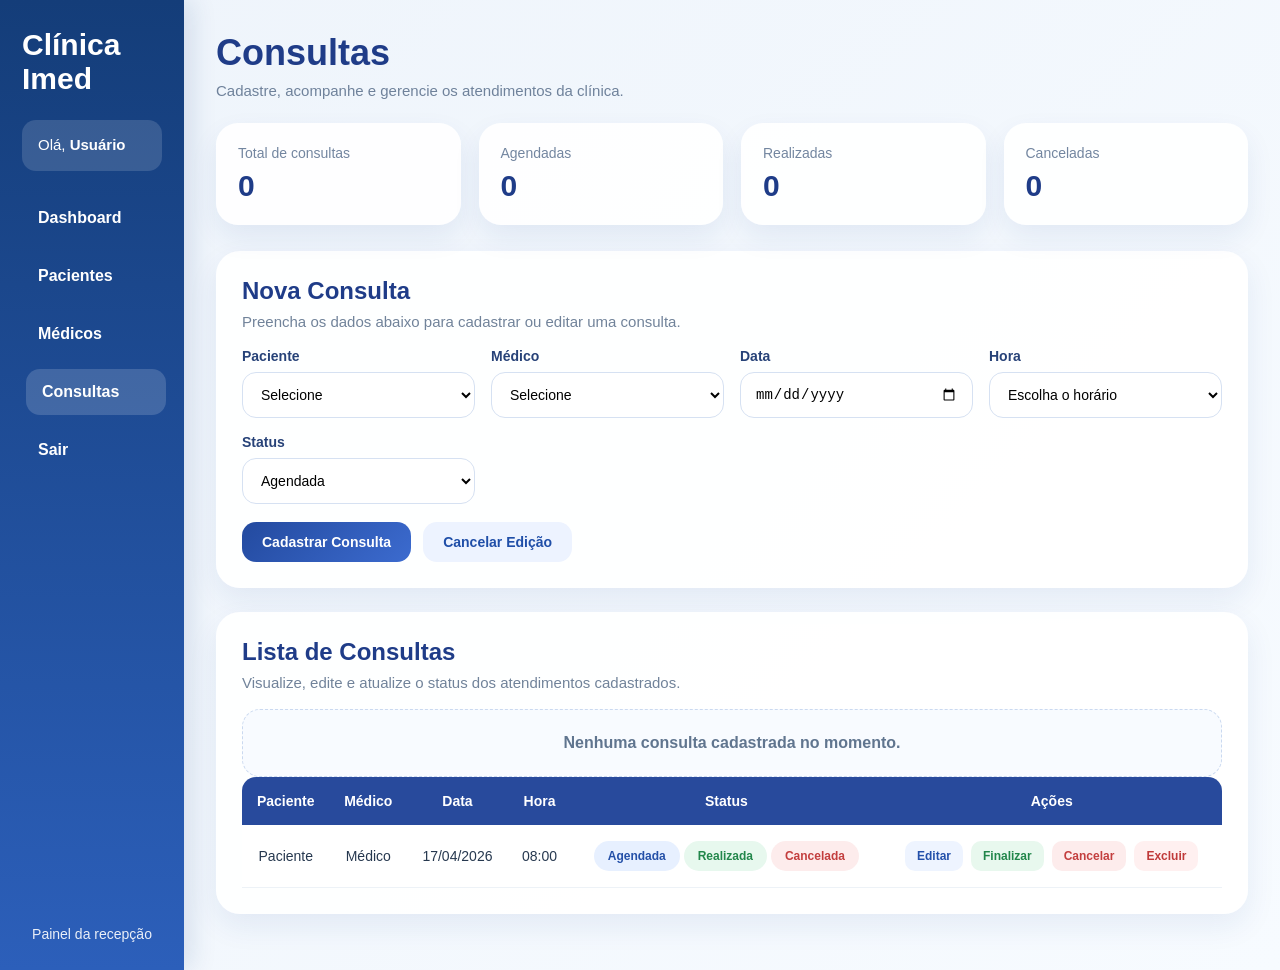
==== src/main/resources/templates/consultas.html @ e2b5cf42 "Sistema de clínica com Spring Boot + MySQL + Login seguro + Dashboard" ====
<!DOCTYPE html>
<html lang="pt-br" xmlns:th="http://www.thymeleaf.org">
<head>
    <meta charset="UTF-8">
    <title>Consultas - Clínica Imed</title>
    <meta name="viewport" content="width=device-width, initial-scale=1.0">
    <link rel="stylesheet" th:href="@{/css/style.css}">

    <style>
        * {
            box-sizing: border-box;
        }

        body {
            margin: 0;
            font-family: Arial, sans-serif;
            background: linear-gradient(135deg, #eef4fb, #f7fbff);
            color: #1f2f46;
        }

        .layout {
            display: flex;
            min-height: 100vh;
        }

        .sidebar {
            width: 280px;
            background: linear-gradient(180deg, #143d79, #2c5fba);
            color: white;
            padding: 28px 22px;
            display: flex;
            flex-direction: column;
            justify-content: space-between;
            box-shadow: 8px 0 24px rgba(20, 61, 121, 0.12);
        }

        .sidebar h2 {
            margin: 0 0 24px;
            font-size: 30px;
            font-weight: 800;
        }

        .usuario-logado {
            background: rgba(255, 255, 255, 0.14);
            padding: 14px 16px;
            border-radius: 14px;
            margin-bottom: 24px;
            line-height: 1.5;
            font-size: 15px;
        }

        .nav-menu a {
            display: block;
            text-decoration: none;
            color: white;
            padding: 14px 16px;
            border-radius: 14px;
            margin-bottom: 12px;
            font-weight: 700;
            transition: 0.25s;
        }

        .nav-menu a:hover,
        .nav-menu a.ativo {
            background: rgba(255, 255, 255, 0.16);
            transform: translateX(4px);
        }

        .sidebar-rodape {
            text-align: center;
            font-size: 14px;
            opacity: 0.9;
            padding-top: 20px;
        }

        .conteudo {
            flex: 1;
            padding: 32px;
        }

        .topo {
            margin-bottom: 24px;
        }

        .topo h1 {
            margin: 0;
            font-size: 36px;
            color: #1f3c88;
        }

        .topo p {
            margin: 8px 0 0;
            color: #6f829b;
            font-size: 15px;
        }

        .grid-resumo {
            display: grid;
            grid-template-columns: repeat(auto-fit, minmax(220px, 1fr));
            gap: 18px;
            margin-bottom: 26px;
        }

        .card-resumo {
            background: rgba(255, 255, 255, 0.95);
            border-radius: 22px;
            padding: 22px;
            box-shadow: 0 12px 28px rgba(31, 60, 136, 0.08);
        }

        .card-resumo span {
            display: block;
            font-size: 14px;
            color: #7386a0;
            margin-bottom: 8px;
        }

        .card-resumo strong {
            font-size: 30px;
            color: #1f3c88;
        }

        .card {
            background: rgba(255, 255, 255, 0.96);
            border-radius: 24px;
            padding: 26px;
            box-shadow: 0 12px 30px rgba(31, 60, 136, 0.08);
            margin-bottom: 24px;
        }

        .card h3 {
            margin: 0 0 8px;
            font-size: 24px;
            color: #1f3c88;
        }

        .card p {
            margin: 0 0 18px;
            color: #71839a;
            font-size: 15px;
        }

        .form-grid {
            display: grid;
            grid-template-columns: repeat(auto-fit, minmax(220px, 1fr));
            gap: 16px;
        }

        .campo {
            display: flex;
            flex-direction: column;
        }

        .campo label {
            font-size: 14px;
            font-weight: 700;
            margin-bottom: 8px;
            color: #274278;
        }

        .campo input,
        .campo select {
            height: 46px;
            border: 1px solid #d6e1f2;
            border-radius: 14px;
            padding: 0 14px;
            font-size: 14px;
            outline: none;
            background: white;
        }

        .campo input:focus,
        .campo select:focus {
            border-color: #2f62bf;
            box-shadow: 0 0 0 3px rgba(47, 98, 191, 0.10);
        }

        .acoes-form {
            margin-top: 18px;
            display: flex;
            gap: 12px;
            flex-wrap: wrap;
        }

        .btn {
            display: inline-block;
            border: none;
            border-radius: 14px;
            padding: 12px 20px;
            font-size: 14px;
            font-weight: 700;
            cursor: pointer;
            text-decoration: none;
            transition: 0.25s;
        }

        .btn-principal {
            background: linear-gradient(135deg, #234a9f, #3c6bcf);
            color: white;
        }

        .btn-principal:hover {
            transform: translateY(-2px);
            box-shadow: 0 10px 20px rgba(35, 74, 159, 0.18);
        }

        .btn-secundario {
            background: #edf3ff;
            color: #1f4ea8;
        }

        .btn-secundario:hover {
            background: #e3ecff;
        }

        .tabela-wrap {
            overflow-x: auto;
        }

        table {
            width: 100%;
            border-collapse: separate;
            border-spacing: 0;
            min-width: 980px;
        }

        thead th {
            background: #284a9c;
            color: white;
            padding: 16px 12px;
            text-align: center;
            font-size: 14px;
        }

        thead th:first-child {
            border-top-left-radius: 14px;
        }

        thead th:last-child {
            border-top-right-radius: 14px;
        }

        tbody td {
            background: white;
            padding: 16px 12px;
            border-bottom: 1px solid #edf2f7;
            text-align: center;
            font-size: 14px;
            color: #26384f;
            vertical-align: middle;
        }

        tbody tr:hover td {
            background: #f8fbff;
        }

        .badge-status {
            display: inline-block;
            padding: 8px 14px;
            border-radius: 999px;
            font-size: 12px;
            font-weight: 800;
        }

        .status-agendada {
            background: #e7f0ff;
            color: #2450a8;
        }

        .status-realizada {
            background: #e7f8ee;
            color: #22874b;
        }

        .status-cancelada {
            background: #fdecec;
            color: #c33e3e;
        }

        .acoes-tabela {
            display: flex;
            justify-content: center;
            gap: 8px;
            flex-wrap: wrap;
        }

        .btn-acao {
            padding: 8px 12px;
            border-radius: 10px;
            text-decoration: none;
            font-size: 12px;
            font-weight: 800;
        }

        .btn-editar {
            background: #eef4ff;
            color: #2350aa;
        }

        .btn-finalizar {
            background: #e8f8ee;
            color: #21864a;
        }

        .btn-cancelar {
            background: #fdecec;
            color: #c33e3e;
        }

        .btn-excluir {
            background: #fff0f0;
            color: #c03a3a;
        }

        .sem-consultas {
            text-align: center;
            padding: 24px;
            background: #f8fbff;
            border: 1px dashed #cad9f0;
            border-radius: 18px;
            color: #60758f;
            font-weight: 700;
        }

        @media (max-width: 900px) {
            .layout {
                flex-direction: column;
            }

            .sidebar {
                width: 100%;
            }

            .conteudo {
                padding: 18px;
            }

            .topo h1 {
                font-size: 28px;
            }

            .card {
                padding: 18px;
            }
        }
    </style>
</head>
<body>

<div class="layout">
    <aside class="sidebar">
        <div>
            <h2>Clínica Imed</h2>

            <div class="usuario-logado">
                Olá, <strong th:text="${nomeUsuario}">Usuário</strong>
            </div>

            <nav class="nav-menu">
                <a th:href="@{/dashboard-recepcao}">Dashboard</a>
                <a th:href="@{/pacientes}">Pacientes</a>
                <a th:href="@{/medicos}">Médicos</a>
                <a th:href="@{/consultas}" class="ativo">Consultas</a>
                <a th:href="@{/logout}">Sair</a>
            </nav>
        </div>

        <div class="sidebar-rodape">
            Painel da recepção
        </div>
    </aside>

    <main class="conteudo">
        <div class="topo">
            <h1>Consultas</h1>
            <p>Cadastre, acompanhe e gerencie os atendimentos da clínica.</p>
        </div>

        <div class="grid-resumo">
            <div class="card-resumo">
                <span>Total de consultas</span>
                <strong th:text="${#lists.size(consultas)}">0</strong>
            </div>

            <div class="card-resumo">
                <span>Agendadas</span>
                <strong th:text="${consultas.?[status == 'Agendada'].size()}">0</strong>
            </div>

            <div class="card-resumo">
                <span>Realizadas</span>
                <strong th:text="${consultas.?[status == 'Realizada'].size()}">0</strong>
            </div>

            <div class="card-resumo">
                <span>Canceladas</span>
                <strong th:text="${consultas.?[status == 'Cancelada'].size()}">0</strong>
            </div>
        </div>

        <section class="card">
            <h3 th:text="${editando} ? 'Editar Consulta' : 'Nova Consulta'">Nova Consulta</h3>
            <p>Preencha os dados abaixo para cadastrar ou editar uma consulta.</p>

            <form th:action="@{/consultas/salvar}" method="post" th:object="${consulta}">
                <input type="hidden" th:field="*{id}">

                <div class="form-grid">
                    <div class="campo">
                        <label>Paciente</label>
                        <select th:field="*{paciente}" required>
                            <option value="">Selecione</option>
                            <option th:each="p : ${pacientes}"
                                    th:value="${p.id}"
                                    th:text="${p.nome}">
                            </option>
                        </select>
                    </div>

                    <div class="campo">
                        <label>Médico</label>
                        <select th:field="*{medico}" id="medicoSelect" required>
                            <option value="">Selecione</option>
                            <option th:each="m : ${medicos}"
                                    th:value="${m.id}"
                                    th:text="${m.nome}">
                            </option>
                        </select>
                    </div>

                    <div class="campo">
                        <label>Data</label>
                        <input type="date" th:field="*{data}" id="dataInput" required>
                    </div>

                    <div class="campo">
                        <label>Hora</label>
                        <select th:field="*{hora}" id="horaSelect" required>
                            <option value="">Escolha o horário</option>
                        </select>
                    </div>

                    <div class="campo">
                        <label>Status</label>
                        <select th:field="*{status}" required>
                            <option value="Agendada">Agendada</option>
                            <option value="Realizada">Realizada</option>
                            <option value="Cancelada">Cancelada</option>
                        </select>
                    </div>
                </div>

                <div class="acoes-form">
                    <button type="submit" class="btn btn-principal"
                            th:text="${editando} ? 'Salvar Alterações' : 'Cadastrar Consulta'">
                        Cadastrar Consulta
                    </button>

                    <a th:if="${editando}" th:href="@{/consultas}" class="btn btn-secundario">Cancelar Edição</a>
                </div>
            </form>
        </section>

        <section class="card">
            <h3>Lista de Consultas</h3>
            <p>Visualize, edite e atualize o status dos atendimentos cadastrados.</p>

            <div th:if="${#lists.isEmpty(consultas)}" class="sem-consultas">
                Nenhuma consulta cadastrada no momento.
            </div>

            <div th:if="${!#lists.isEmpty(consultas)}" class="tabela-wrap">
                <table>
                    <thead>
                        <tr>
                            <th>Paciente</th>
                            <th>Médico</th>
                            <th>Data</th>
                            <th>Hora</th>
                            <th>Status</th>
                            <th>Ações</th>
                        </tr>
                    </thead>
                    <tbody>
                        <tr th:each="c : ${consultas}">
                            <td th:text="${c.paciente.nome}">Paciente</td>
                            <td th:text="${c.medico.nome}">Médico</td>
                            <td th:text="${#temporals.format(c.data, 'dd/MM/yyyy')}">17/04/2026</td>
                            <td th:text="${c.hora}">08:00</td>
                            <td>
                                <span th:if="${c.status == 'Agendada'}"
                                      class="badge-status status-agendada"
                                      th:text="${c.status}">Agendada</span>

                                <span th:if="${c.status == 'Realizada'}"
                                      class="badge-status status-realizada"
                                      th:text="${c.status}">Realizada</span>

                                <span th:if="${c.status == 'Cancelada'}"
                                      class="badge-status status-cancelada"
                                      th:text="${c.status}">Cancelada</span>
                            </td>
                            <td>
                                <div class="acoes-tabela">
                                    <a th:href="@{/consultas/editar/{id}(id=${c.id})}" class="btn-acao btn-editar">Editar</a>

                                    <a th:if="${c.status != 'Realizada'}"
                                       th:href="@{/consultas/finalizar/{id}(id=${c.id})}"
                                       class="btn-acao btn-finalizar">
                                        Finalizar
                                    </a>

                                    <a th:if="${c.status != 'Cancelada'}"
                                       th:href="@{/consultas/cancelar/{id}(id=${c.id})}"
                                       class="btn-acao btn-cancelar">
                                        Cancelar
                                    </a>

                                    <a th:href="@{/consultas/excluir/{id}(id=${c.id})}"
                                       class="btn-acao btn-excluir"
                                       onclick="return confirm('Tem certeza que deseja excluir esta consulta?')">
                                        Excluir
                                    </a>
                                </div>
                            </td>
                        </tr>
                    </tbody>
                </table>
            </div>
        </section>
    </main>
</div>

<script>
    const medicoSelect = document.getElementById("medicoSelect");
    const dataInput = document.getElementById("dataInput");
    const horaSelect = document.getElementById("horaSelect");

    async function carregarHorarios() {
        const medicoOption = medicoSelect.options[medicoSelect.selectedIndex];
        const medicoNome = medicoOption ? medicoOption.text.trim() : "";
        const data = dataInput.value;

        horaSelect.innerHTML = '<option value="">Escolha o horário</option>';

        if (!medicoNome || !data) {
            return;
        }

        try {
            const response = await fetch(`/api/horarios-disponiveis?medico=${encodeURIComponent(medicoNome)}&data=${encodeURIComponent(data)}`);
            const horarios = await response.json();

            if (!horarios || horarios.length === 0) {
                horaSelect.innerHTML = '<option value="">Sem horários disponíveis</option>';
                return;
            }

            horarios.forEach(horario => {
                const option = document.createElement("option");
                option.value = horario;
                option.textContent = horario;
                horaSelect.appendChild(option);
            });
        } catch (error) {
            horaSelect.innerHTML = '<option value="">Erro ao carregar horários</option>';
        }
    }

    medicoSelect.addEventListener("change", carregarHorarios);
    dataInput.addEventListener("change", carregarHorarios);
</script>

</body>
</html>
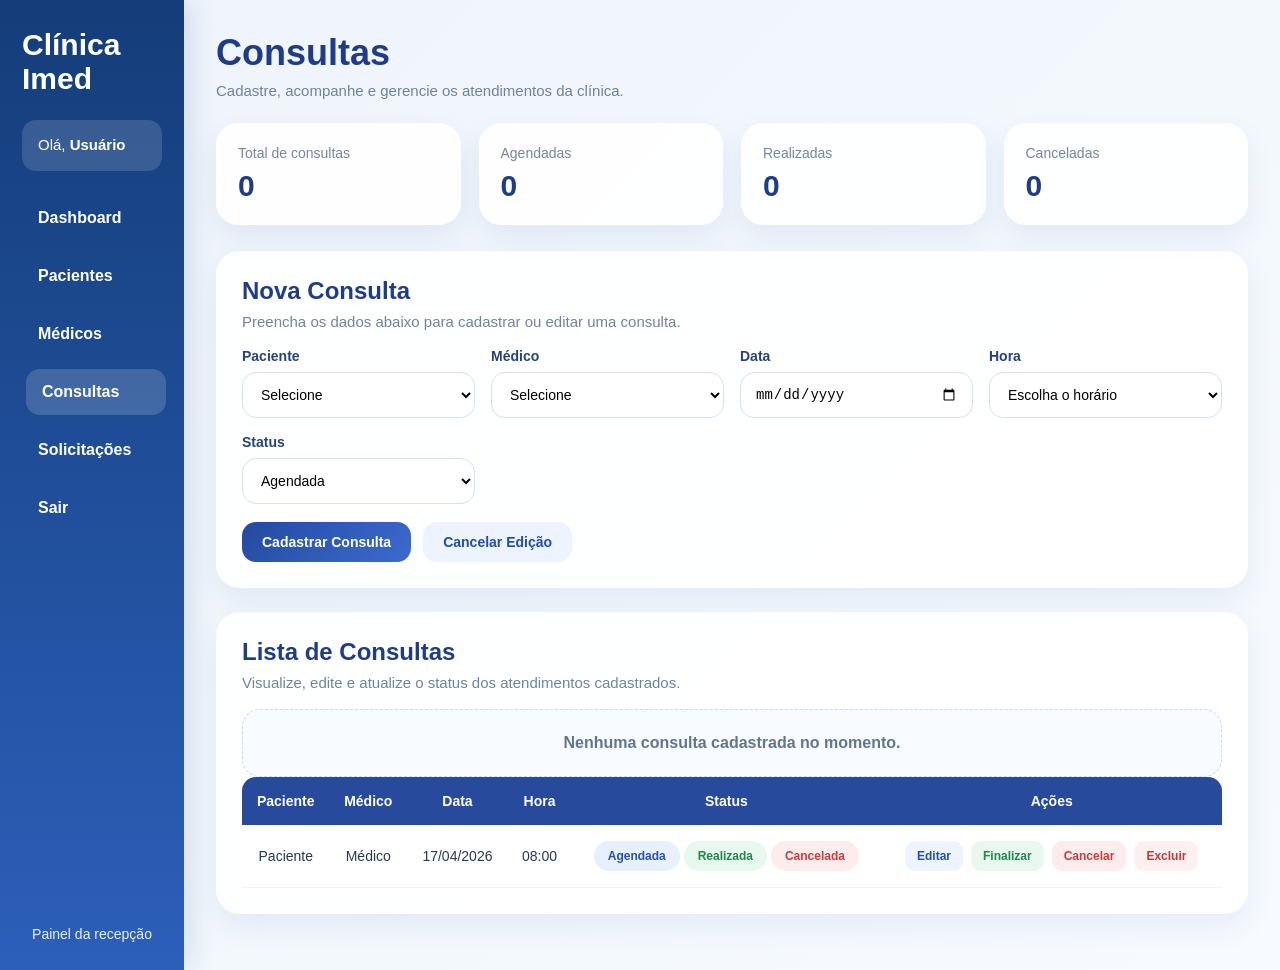
==== commit 017c4fe7: "corrige visual consultas" ====
--- a/src/main/resources/templates/consultas.html
+++ b/src/main/resources/templates/consultas.html
@@ -7,9 +7,7 @@
     <link rel="stylesheet" th:href="@{/css/style.css}">
 
     <style>
-        * {
-            box-sizing: border-box;
-        }
+        * { box-sizing: border-box; }
 
         body {
             margin: 0;
@@ -290,6 +288,8 @@
             text-decoration: none;
             font-size: 12px;
             font-weight: 800;
+            border: none;
+            cursor: pointer;
         }
 
         .btn-editar {
@@ -322,6 +322,98 @@
             font-weight: 700;
         }
 
+        .modal-overlay {
+            position: fixed;
+            inset: 0;
+            background: rgba(8, 18, 35, 0.55);
+            backdrop-filter: blur(8px);
+            display: flex;
+            align-items: center;
+            justify-content: center;
+            z-index: 9999;
+            opacity: 0;
+            visibility: hidden;
+            transition: 0.3s ease;
+        }
+
+        .modal-overlay.ativo {
+            opacity: 1;
+            visibility: visible;
+        }
+
+        .modal-card {
+            width: 430px;
+            max-width: 90%;
+            background: white;
+            border-radius: 28px;
+            padding: 34px;
+            text-align: center;
+            box-shadow: 0 30px 80px rgba(0, 0, 0, 0.28);
+            transform: scale(0.82) translateY(35px);
+            transition: 0.35s ease;
+        }
+
+        .modal-overlay.ativo .modal-card {
+            transform: scale(1) translateY(0);
+        }
+
+        .modal-card h2 {
+            color: #1f4690;
+            font-size: 28px;
+            margin-bottom: 12px;
+        }
+
+        .modal-card p {
+            color: #51627a;
+            font-size: 16px;
+            margin-bottom: 28px;
+        }
+
+        .modal-botoes {
+            display: flex;
+            justify-content: center;
+            gap: 14px;
+        }
+
+        .btn-modal-cancelar,
+        .btn-modal-excluir {
+            border: none;
+            padding: 13px 28px;
+            border-radius: 16px;
+            font-weight: 800;
+            cursor: pointer;
+            text-decoration: none;
+            transition: all 0.25s ease;
+        }
+
+        .btn-modal-cancelar {
+            background: #e8eef8;
+            color: #1f4690;
+        }
+
+        .btn-modal-cancelar:hover {
+            background: #d9e5f7;
+            transform: translateY(-3px) scale(1.04);
+        }
+
+        .btn-modal-excluir {
+            background: linear-gradient(135deg, #ff4d5f, #c82333);
+            color: white;
+            box-shadow: 0 12px 28px rgba(220, 53, 69, 0.35);
+            position: relative;
+            overflow: hidden;
+        }
+
+        .btn-modal-excluir:hover {
+            transform: translateY(-3px) scale(1.06);
+            box-shadow: 0 18px 38px rgba(220, 53, 69, 0.45);
+        }
+
+        .btn-modal-excluir:active,
+        .btn-modal-cancelar:active {
+            transform: scale(0.96);
+        }
+
         @media (max-width: 900px) {
             .layout {
                 flex-direction: column;
@@ -345,6 +437,7 @@
         }
     </style>
 </head>
+
 <body>
 
 <div class="layout">
@@ -361,6 +454,7 @@
                 <a th:href="@{/pacientes}">Pacientes</a>
                 <a th:href="@{/medicos}">Médicos</a>
                 <a th:href="@{/consultas}" class="ativo">Consultas</a>
+                <a th:href="@{/solicitacoes}">Solicitações</a>
                 <a th:href="@{/logout}">Sair</a>
             </nav>
         </div>
@@ -472,63 +566,84 @@
             <div th:if="${!#lists.isEmpty(consultas)}" class="tabela-wrap">
                 <table>
                     <thead>
-                        <tr>
-                            <th>Paciente</th>
-                            <th>Médico</th>
-                            <th>Data</th>
-                            <th>Hora</th>
-                            <th>Status</th>
-                            <th>Ações</th>
-                        </tr>
+                    <tr>
+                        <th>Paciente</th>
+                        <th>Médico</th>
+                        <th>Data</th>
+                        <th>Hora</th>
+                        <th>Status</th>
+                        <th>Ações</th>
+                    </tr>
                     </thead>
+
                     <tbody>
-                        <tr th:each="c : ${consultas}">
-                            <td th:text="${c.paciente.nome}">Paciente</td>
-                            <td th:text="${c.medico.nome}">Médico</td>
-                            <td th:text="${#temporals.format(c.data, 'dd/MM/yyyy')}">17/04/2026</td>
-                            <td th:text="${c.hora}">08:00</td>
-                            <td>
-                                <span th:if="${c.status == 'Agendada'}"
-                                      class="badge-status status-agendada"
-                                      th:text="${c.status}">Agendada</span>
-
-                                <span th:if="${c.status == 'Realizada'}"
-                                      class="badge-status status-realizada"
-                                      th:text="${c.status}">Realizada</span>
-
-                                <span th:if="${c.status == 'Cancelada'}"
-                                      class="badge-status status-cancelada"
-                                      th:text="${c.status}">Cancelada</span>
-                            </td>
-                            <td>
-                                <div class="acoes-tabela">
-                                    <a th:href="@{/consultas/editar/{id}(id=${c.id})}" class="btn-acao btn-editar">Editar</a>
-
-                                    <a th:if="${c.status != 'Realizada'}"
-                                       th:href="@{/consultas/finalizar/{id}(id=${c.id})}"
-                                       class="btn-acao btn-finalizar">
-                                        Finalizar
-                                    </a>
-
-                                    <a th:if="${c.status != 'Cancelada'}"
-                                       th:href="@{/consultas/cancelar/{id}(id=${c.id})}"
-                                       class="btn-acao btn-cancelar">
-                                        Cancelar
-                                    </a>
-
-                                    <a th:href="@{/consultas/excluir/{id}(id=${c.id})}"
-                                       class="btn-acao btn-excluir"
-                                       onclick="return confirm('Tem certeza que deseja excluir esta consulta?')">
-                                        Excluir
-                                    </a>
-                                </div>
-                            </td>
-                        </tr>
+                    <tr th:each="c : ${consultas}">
+                        <td th:text="${c.paciente.nome}">Paciente</td>
+                        <td th:text="${c.medico.nome}">Médico</td>
+                        <td th:text="${#temporals.format(c.data, 'dd/MM/yyyy')}">17/04/2026</td>
+                        <td th:text="${c.hora}">08:00</td>
+
+                        <td>
+                            <span th:if="${c.status == 'Agendada'}"
+                                  class="badge-status status-agendada"
+                                  th:text="${c.status}">Agendada</span>
+
+                            <span th:if="${c.status == 'Realizada'}"
+                                  class="badge-status status-realizada"
+                                  th:text="${c.status}">Realizada</span>
+
+                            <span th:if="${c.status == 'Cancelada'}"
+                                  class="badge-status status-cancelada"
+                                  th:text="${c.status}">Cancelada</span>
+                        </td>
+
+                        <td>
+                            <div class="acoes-tabela">
+                                <a th:href="@{/consultas/editar/{id}(id=${c.id})}" class="btn-acao btn-editar">Editar</a>
+
+                                <a th:if="${c.status != 'Realizada'}"
+                                   th:href="@{/consultas/finalizar/{id}(id=${c.id})}"
+                                   class="btn-acao btn-finalizar">
+                                    Finalizar
+                                </a>
+
+                                <a th:if="${c.status != 'Cancelada'}"
+                                   th:href="@{/consultas/cancelar/{id}(id=${c.id})}"
+                                   class="btn-acao btn-cancelar">
+                                    Cancelar
+                                </a>
+
+                                <a href="#"
+                                   class="btn-acao btn-excluir"
+                                   th:attr="data-url=@{/consultas/excluir/{id}(id=${c.id})}"
+                                   onclick="abrirModalExcluirConsulta(this); return false;">
+                                    Excluir
+                                </a>
+                            </div>
+                        </td>
+                    </tr>
                     </tbody>
                 </table>
             </div>
         </section>
     </main>
+</div>
+
+<div id="modalExcluirConsulta" class="modal-overlay">
+    <div class="modal-card">
+        <h2>Excluir consulta?</h2>
+        <p>Deseja excluir esta consulta?</p>
+
+        <div class="modal-botoes">
+            <button type="button" onclick="fecharModalExcluirConsulta()" class="btn-modal-cancelar">
+                Cancelar
+            </button>
+
+            <a id="btnConfirmarExcluirConsulta" href="#" class="btn-modal-excluir">
+                Excluir
+            </a>
+        </div>
+    </div>
 </div>
 
 <script>
@@ -567,6 +682,22 @@
         }
     }
 
+    function abrirModalExcluirConsulta(elemento) {
+        const url = elemento.getAttribute("data-url");
+        document.getElementById("btnConfirmarExcluirConsulta").setAttribute("href", url);
+        document.getElementById("modalExcluirConsulta").classList.add("ativo");
+    }
+
+    function fecharModalExcluirConsulta() {
+        document.getElementById("modalExcluirConsulta").classList.remove("ativo");
+    }
+
+    document.getElementById("modalExcluirConsulta").addEventListener("click", function (event) {
+        if (event.target === this) {
+            fecharModalExcluirConsulta();
+        }
+    });
+
     medicoSelect.addEventListener("change", carregarHorarios);
     dataInput.addEventListener("change", carregarHorarios);
 </script>
